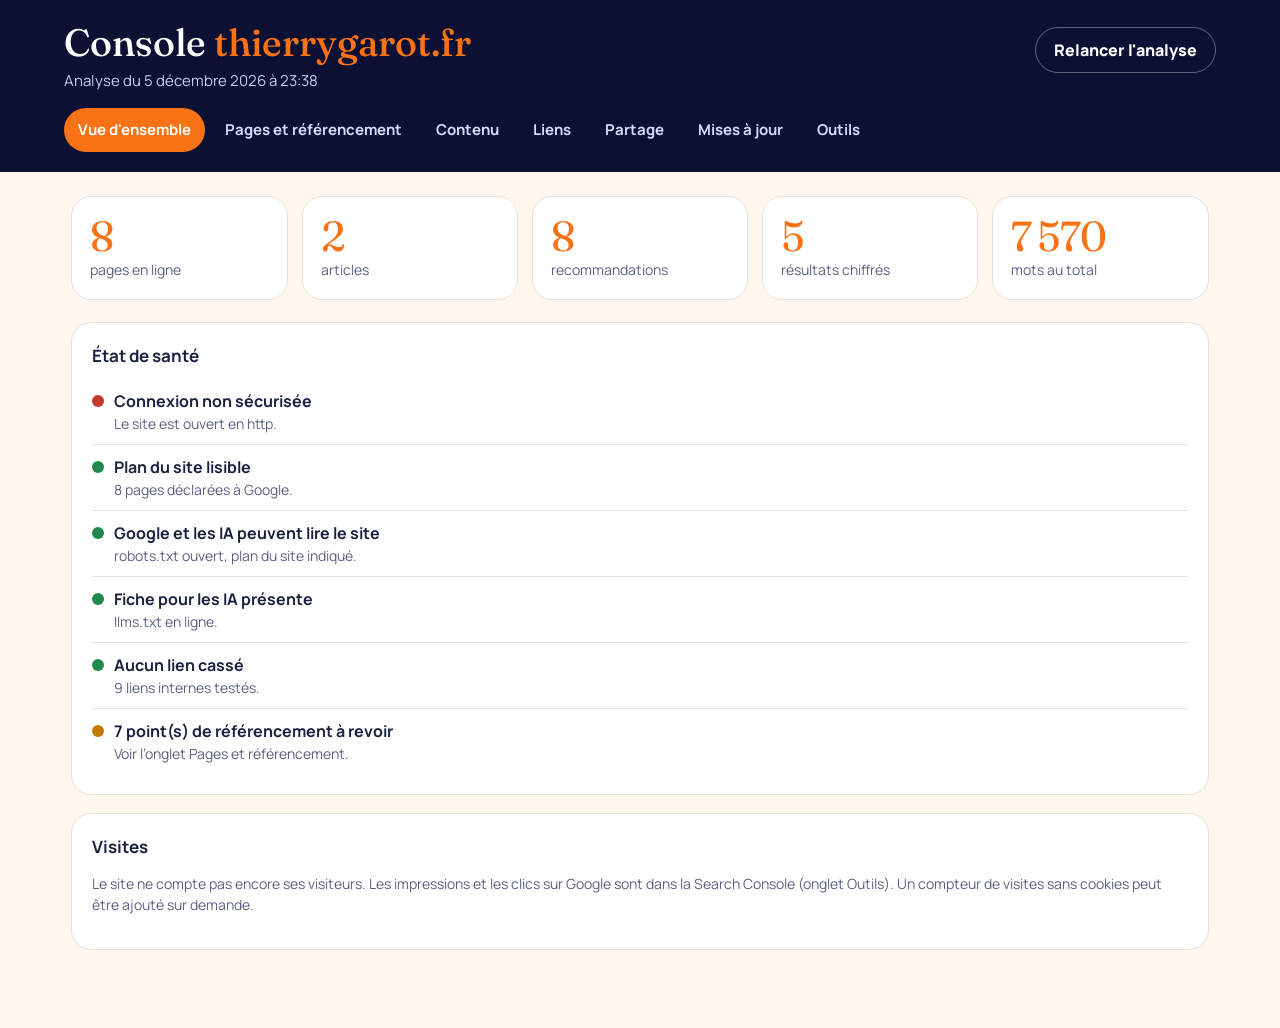
==== admin/index.html @ f4222f31 "Console admin" ====
<!DOCTYPE html>
<html lang="fr">
<head>
<meta charset="utf-8">
<meta name="viewport" content="width=device-width, initial-scale=1">
<meta name="robots" content="noindex, nofollow">
<title>Console · thierrygarot.fr</title>
<link rel="icon" href="/img/icon-192.png">
<link href="https://fonts.googleapis.com/css2?family=Fraunces:opsz,wght@9..144,400..600&family=Manrope:wght@400;600;800&display=swap" rel="stylesheet">
<style>
:root{--navy:#0c1033;--navy2:#151b4d;--orange:#F97316;--cream:#FFF7ED;--ink:#1b2140;--soft:#5b6185;--line:#e7e2da;--ok:#1f8a4c;--warn:#c27a00;--bad:#c0392b}
*{box-sizing:border-box;min-width:0}
body{margin:0;background:var(--cream);color:var(--ink);font:16px/1.5 Manrope,system-ui,sans-serif;overflow-x:clip}
header{background:var(--navy);color:#fff;padding:22px max(5vw,16px) 18px}
header .top{display:flex;flex-wrap:wrap;gap:12px;align-items:baseline;justify-content:space-between}
h1{font:500 clamp(26px,3.4vw,38px)/1.1 Fraunces,Georgia,serif;margin:0}
h1 b{color:var(--orange);font-weight:500}
header p{margin:6px 0 0;color:#c9ccef;font-size:15px}
nav.tabs{display:flex;gap:6px;overflow-x:auto;margin-top:16px;padding-bottom:2px}
nav.tabs a{flex:none;color:#d8dbff;text-decoration:none;font-weight:700;font-size:15px;padding:10px 14px;border-radius:999px;min-height:44px;display:flex;align-items:center}
nav.tabs a.on{background:var(--orange);color:#fff}
main{max-width:1240px;margin:0 auto;padding:24px max(4vw,16px) 60px}
section{display:none}section.on{display:block}
h2{font:500 26px/1.15 Fraunces,Georgia,serif;margin:6px 0 14px}
.kpis{display:grid;grid-template-columns:repeat(auto-fit,minmax(9em,1fr));gap:14px;margin-bottom:22px}
.kpi{background:#fff;border:1px solid var(--line);border-radius:20px;padding:18px}
.kpi strong{display:block;font:400 clamp(30px,3.6vw,42px)/1 Fraunces,Georgia,serif;color:var(--orange)}
.kpi span{color:var(--soft);font-size:14px}
.box{background:#fff;border:1px solid var(--line);border-radius:20px;padding:20px;margin-bottom:18px}
.box h3{margin:0 0 10px;font-size:17px}
.row{display:flex;gap:10px;align-items:flex-start;padding:10px 0;border-top:1px solid var(--line)}
.row:first-of-type{border-top:0}
.dot{flex:none;width:12px;height:12px;border-radius:50%;margin-top:6px;background:var(--soft)}
.dot.ok{background:var(--ok)}.dot.warn{background:var(--warn)}.dot.bad{background:var(--bad)}
.row .t{font-weight:700}.row .d{color:var(--soft);font-size:14px}
table{width:100%;border-collapse:collapse;font-size:14px}
th,td{text-align:left;padding:9px 8px;border-top:1px solid var(--line);vertical-align:top}
th{font-size:13px;color:var(--soft);border-top:0}
td.n{text-align:right;white-space:nowrap}
.pill{display:inline-block;padding:2px 9px;border-radius:999px;font-size:12px;font-weight:800;white-space:nowrap}
.pill.ok{background:#e3f4ea;color:var(--ok)}.pill.warn{background:#fdf0d9;color:var(--warn)}.pill.bad{background:#fbe3e0;color:var(--bad)}
a{color:var(--navy2)}
.links{display:grid;grid-template-columns:repeat(auto-fit,minmax(15em,1fr));gap:12px}
.links a{display:block;background:#fff;border:1px solid var(--line);border-radius:16px;padding:14px 16px;text-decoration:none;color:var(--ink);min-height:44px}
.links a:hover,.links a:focus-visible{border-color:var(--orange)}
.links a b{display:block}.links a span{color:var(--soft);font-size:14px}
.og{max-width:560px;border:1px solid var(--line);border-radius:12px;overflow:hidden;background:#fff}
.og img{display:block;width:100%;aspect-ratio:1200/630;object-fit:cover;background:#eee}
.og div{padding:12px 14px}.og small{color:var(--soft)}.og b{display:block;margin:2px 0}
button{font:inherit;font-weight:800;background:var(--orange);color:#fff;border:0;border-radius:999px;padding:10px 18px;min-height:44px;cursor:pointer}
button.ghost{background:transparent;color:#fff;border:1px solid rgba(255,255,255,.35)}
button:focus-visible,a:focus-visible{outline:3px solid var(--orange);outline-offset:2px}
.muted{color:var(--soft);font-size:14px}
.scroll{overflow-x:auto}
@media(max-width:600px){.stack thead{display:none}.stack tr{display:grid;padding-block:8px;border-top:1px solid var(--line)}.stack td{border:0;padding:3px 0}.stack td.n{text-align:left}}
</style>
</head>
<body>
<header>
  <div class="top">
    <div><h1>Console <b>thierrygarot.fr</b></h1><p id="stamp">Analyse du site en cours…</p></div>
    <button class="ghost" id="reload" type="button">Relancer l'analyse</button>
  </div>
  <nav class="tabs" aria-label="Rubriques">
    <a href="#vue" class="on">Vue d'ensemble</a>
    <a href="#pages">Pages et référencement</a>
    <a href="#contenu">Contenu</a>
    <a href="#liens">Liens</a>
    <a href="#partage">Partage</a>
    <a href="#maj">Mises à jour</a>
    <a href="#outils">Outils</a>
  </nav>
</header>
<main>
<section id="vue" class="on">
  <div class="kpis" id="kpis"></div>
  <div class="box"><h3>État de santé</h3><div id="health"><p class="muted">Vérifications en cours…</p></div></div>
  <div class="box"><h3>Visites</h3><p class="muted">Le site ne compte pas encore ses visiteurs. Les impressions et les clics sur Google sont dans la Search Console (onglet Outils). Un compteur de visites sans cookies peut être ajouté sur demande.</p></div>
</section>

<section id="pages">
  <h2>Pages et référencement</h2>
  <p class="muted">Chaque page du plan du site est relue en direct : titre, description, image de partage, adresse canonique, titre principal et textes alternatifs des images.</p>
  <div class="box scroll"><table class="stack"><thead><tr><th>Page</th><th>Titre</th><th class="n">Description</th><th>Contrôles</th><th class="n">Mots</th></tr></thead><tbody id="ptable"></tbody></table></div>
</section>

<section id="contenu">
  <h2>Contenu de la page d'accueil</h2>
  <div class="kpis" id="ckpis"></div>
  <div class="box"><h3>Sections, dans l'ordre</h3><div id="sections"></div></div>
  <div class="box"><h3>Mes résultats</h3><div id="results"></div></div>
  <div class="box"><h3>Recommandations affichées</h3><div id="recs"></div></div>
</section>

<section id="liens">
  <h2>Liens</h2>
  <div class="box"><h3>Liens internes</h3><p class="muted" id="lsum">Vérification en cours…</p><div id="lint"></div></div>
  <div class="box"><h3>Liens vers l'extérieur</h3><p class="muted">Ces liens ne peuvent pas être testés depuis le site : ils sont listés pour contrôle.</p><div class="scroll"><table><tbody id="lext"></tbody></table></div></div>
</section>

<section id="partage">
  <h2>Aperçu quand le lien est partagé</h2>
  <div class="og" id="og"></div>
  <p class="muted">LinkedIn garde l'ancien aperçu quelques jours. Pour le rafraîchir : <a href="https://www.linkedin.com/post-inspector/inspect/https:%2F%2Fthierrygarot.fr%2F">Post Inspector de LinkedIn</a> · <a href="https://developers.facebook.com/tools/debug/?q=https%3A%2F%2Fthierrygarot.fr%2F">outil de Facebook</a>.</p>
</section>

<section id="maj">
  <h2>Dernières mises à jour</h2>
  <div class="box"><div id="commits"><p class="muted">Chargement…</p></div></div>
</section>

<section id="outils">
  <h2>Outils</h2>
  <div class="links">
    <a href="https://search.google.com/search-console/performance/search-analytics?resource_id=sc-domain%3Athierrygarot.fr"><b>Search Console</b><span>Clics, impressions, requêtes Google</span></a>
    <a href="https://search.google.com/search-console/sitemaps?resource_id=sc-domain%3Athierrygarot.fr"><b>Plan du site sur Google</b><span>État du sitemap</span></a>
    <a href="https://github.com/tgarot559/thierrygarot"><b>Fichiers du site</b><span>GitHub, thierrygarot.fr</span></a>
    <a href="https://github.com/tgarot559/thierrygarot/settings/pages"><b>Hébergement et HTTPS</b><span>Réglages GitHub Pages</span></a>
    <a href="https://admin.gandi.net/domain/"><b>Nom de domaine</b><span>Gandi, thierrygarot.fr</span></a>
    <a href="https://www.linkedin.com/in/thierry-garot/"><b>Profil LinkedIn</b><span>linkedin.com/in/thierry-garot</span></a>
    <a href="https://www.linkedin.com/newsletters/ouvrir-la-porte-7527429431049584640/"><b>Newsletter Ouvrir la porte</b><span>LinkedIn</span></a>
    <a href="https://www.amazon.fr/dp/B0FYFWJ9XP"><b>2037 sur Amazon</b><span>Fiche du roman</span></a>
    <a href="https://pagespeed.web.dev/analysis?url=https%3A%2F%2Fthierrygarot.fr%2F"><b>Vitesse du site</b><span>PageSpeed Insights</span></a>
    <a href="https://www.google.com/search?q=site%3Athierrygarot.fr"><b>Pages indexées</b><span>Recherche site:thierrygarot.fr</span></a>
  </div>
</section>
</main>
<script>
{
const $=s=>document.querySelector(s);
const esc=v=>String(v??'').replace(/[&<>"']/g,c=>({'&':'&amp;','<':'&lt;','>':'&gt;','"':'&quot;',"'":'&#39;'}[c]));
const pill=(c,t)=>`<span class="pill ${c}">${esc(t)}</span>`;
const row=(c,t,d)=>`<div class="row"><span class="dot ${c}"></span><div><div class="t">${esc(t)}</div>${d?`<div class="d">${esc(d)}</div>`:''}</div></div>`;
const kpi=(n,l)=>`<div class="kpi"><strong>${esc(n)}</strong><span>${esc(l)}</span></div>`;
const parse=h=>new DOMParser().parseFromString(h,'text/html');
const meta=(d,sel)=>d.querySelector(sel)?.getAttribute('content')||'';

function tabs(){
  const id=(location.hash||'#vue').slice(1);
  document.querySelectorAll('main section').forEach(s=>s.classList.toggle('on',s.id===id));
  document.querySelectorAll('nav.tabs a').forEach(a=>a.classList.toggle('on',a.getAttribute('href')==='#'+id));
}
addEventListener('hashchange',tabs);tabs();

async function get(u){const r=await fetch(u,{cache:'no-store'});return {ok:r.ok,status:r.status,text:r.ok?await r.text():''}}

async function run(){
  $('#stamp').textContent='Analyse du site en cours…';
  const health=[];
  health.push(location.protocol==='https:'?['ok','Connexion sécurisée (HTTPS) active','Le cadenas s’affiche pour vos visiteurs.']:['bad','Connexion non sécurisée','Le site est ouvert en http.']);
  let urls=[];
  try{
    const sm=await get('/sitemap.xml');
    urls=[...parse(sm.text).querySelectorAll('loc')].map(l=>new URL(l.textContent.trim()).pathname);
    health.push(['ok','Plan du site lisible',urls.length+' pages déclarées à Google.']);
  }catch(e){health.push(['bad','Plan du site illisible',String(e)])}
  const rb=await get('/robots.txt').catch(()=>({ok:false}));
  health.push(rb.ok&&/Sitemap:/i.test(rb.text)&&!/Disallow:\s*\/\s*$/m.test(rb.text)?['ok','Google et les IA peuvent lire le site','robots.txt ouvert, plan du site indiqué.']:['warn','robots.txt à vérifier','']);
  const llm=await get('/llms.txt').catch(()=>({ok:false}));
  health.push(llm.ok?['ok','Fiche pour les IA présente','llms.txt en ligne.']:['warn','Fiche pour les IA absente','llms.txt introuvable.']);

  const pages=[],internal=new Map(),external=new Map();let words=0,issues=0;
  for(const p of urls){
    const r=await get(p).catch(()=>({ok:false,status:0,text:''}));
    const d=parse(r.text);
    const title=d.title||'',desc=meta(d,'meta[name=description]');
    const checks=[];
    const add=(ok,label)=>{checks.push(pill(ok?'ok':'warn',label));if(!ok)issues++};
    if(!r.ok){checks.push(pill('bad','Erreur '+r.status));issues++}
    add(title.length>=20&&title.length<=65,'Titre '+title.length+' car.');
    add(desc.length>=70&&desc.length<=165,'Description');
    add(!!meta(d,'meta[property="og:image"]'),'Image de partage');
    add(!!d.querySelector('link[rel=canonical]'),'Canonique');
    add(d.querySelectorAll('h1').length===1,'1 titre principal');
    const noalt=[...d.querySelectorAll('img')].filter(i=>!i.hasAttribute('alt')).length;
    add(noalt===0,noalt?noalt+' image(s) sans texte alt':'Textes alt');
    const w=(d.body?.innerText||d.body?.textContent||'').split(/\s+/).filter(Boolean).length;words+=w;
    pages.push({p,title,desc,checks,w});
    d.querySelectorAll('a[href]').forEach(a=>{
      const h=a.getAttribute('href');if(!h||h.startsWith('#')||/^(mailto|tel|javascript):/.test(h))return;
      const u=new URL(h,location.origin+p);
      if(u.origin===location.origin){const k=u.pathname;if(!internal.has(k))internal.set(k,new Set());internal.get(k).add(p)}
      else{const k=u.href;if(!external.has(k))external.set(k,new Set());external.get(k).add(p)}
    });
  }
  $('#ptable').innerHTML=pages.map(x=>`<tr><td><a href="${esc(x.p)}">${esc(x.p)}</a></td><td>${esc(x.title)}</td><td class="n">${x.desc.length} car.</td><td>${x.checks.join(' ')}</td><td class="n">${x.w.toLocaleString('fr-FR')}</td></tr>`).join('');

  let broken=[];
  for(const [k,from] of internal){
    const r=await fetch(k,{method:'HEAD',cache:'no-store'}).catch(()=>({ok:false,status:0}));
    if(!r.ok)broken.push([k,[...from]]);
  }
  $('#lsum').textContent=internal.size+' liens internes testés, '+(broken.length?broken.length+' cassé(s).':'aucun cassé.');
  $('#lint').innerHTML=broken.length?broken.map(([k,f])=>row('bad',k,'Présent sur : '+f.join(', '))).join(''):row('ok','Tous les liens internes répondent','');
  $('#lext').innerHTML=[...external].sort().map(([k,f])=>`<tr><td><a href="${esc(k)}">${esc(k.replace(/^https?:\/\//,''))}</a></td><td class="muted">${esc([...f].join(', '))}</td></tr>`).join('');
  health.push(broken.length?['bad',broken.length+' lien(s) interne(s) cassé(s)','Voir l’onglet Liens.']:['ok','Aucun lien cassé',internal.size+' liens internes testés.']);
  health.push(issues?['warn',issues+' point(s) de référencement à revoir','Voir l’onglet Pages et référencement.']:['ok','Référencement des pages complet','Titres, descriptions, images et canoniques en place.']);

  // Accueil
  const home=parse((await get('/')).text);
  const secs=[...home.querySelectorAll('main section, body > section')];
  const res=[...home.querySelectorAll('#resultats .rcard')];
  const recs=[...home.querySelectorAll('#avis figure.rec')];
  const arts=parse((await get('/articles/').catch(()=>({text:''}))).text).querySelectorAll('a[href$=".html"]').length;
  $('#sections').innerHTML=secs.map(s=>{const h=s.querySelector('h2');return row('ok',h?h.textContent.trim():(s.getAttribute('aria-label')||s.className),s.id?'#'+s.id:'')}).join('');
  $('#results').innerHTML=res.length?res.map(c=>row('ok',c.querySelector('strong')?.textContent.trim()+' '+(c.querySelector('b')?.textContent.trim()||''),c.querySelector('.k')?.textContent.trim())).join(''):row('warn','Aucun résultat trouvé','');
  $('#recs').innerHTML=recs.map(r=>row('ok',r.querySelector('figcaption b')?.textContent.trim(),r.querySelector('figcaption span')?.textContent.trim())).join('');
  $('#ckpis').innerHTML=kpi(secs.length,'sections')+kpi(res.length,'résultats chiffrés')+kpi(recs.length,'recommandations')+kpi(arts,'articles publiés');
  $('#kpis').innerHTML=kpi(urls.length,'pages en ligne')+kpi(arts,'articles')+kpi(recs.length,'recommandations')+kpi(res.length,'résultats chiffrés')+kpi(words.toLocaleString('fr-FR'),'mots au total');

  // Partage
  const ogi=meta(home,'meta[property="og:image"]');
  $('#og').innerHTML=`<img alt="Image de partage" src="${esc(ogi?new URL(ogi).pathname+'?t='+Date.now():'')}"><div><small>thierrygarot.fr</small><b>${esc(meta(home,'meta[property="og:title"]'))}</b><small>${esc(meta(home,'meta[property="og:description"]'))}</small></div>`;

  $('#health').innerHTML=health.map(h=>row(...h)).join('');
  $('#stamp').textContent='Analyse du '+new Date().toLocaleString('fr-FR',{dateStyle:'long',timeStyle:'short'});
}

async function commits(){
  try{
    const r=await fetch('https://api.github.com/repos/tgarot559/thierrygarot/commits?per_page=15');
    const list=await r.json();if(!Array.isArray(list))throw 0;
    $('#commits').innerHTML=list.map(c=>row('ok',c.commit.message.split('\n')[0],new Date(c.commit.author.date).toLocaleString('fr-FR',{dateStyle:'medium',timeStyle:'short'}))).join('');
  }catch(e){$('#commits').innerHTML='<p class="muted">Historique indisponible pour le moment. <a href="https://github.com/tgarot559/thierrygarot/commits/main">Voir sur GitHub</a></p>'}
}
$('#reload').addEventListener('click',()=>{run();commits()});
run();commits();
}
</script>
</body>
</html>
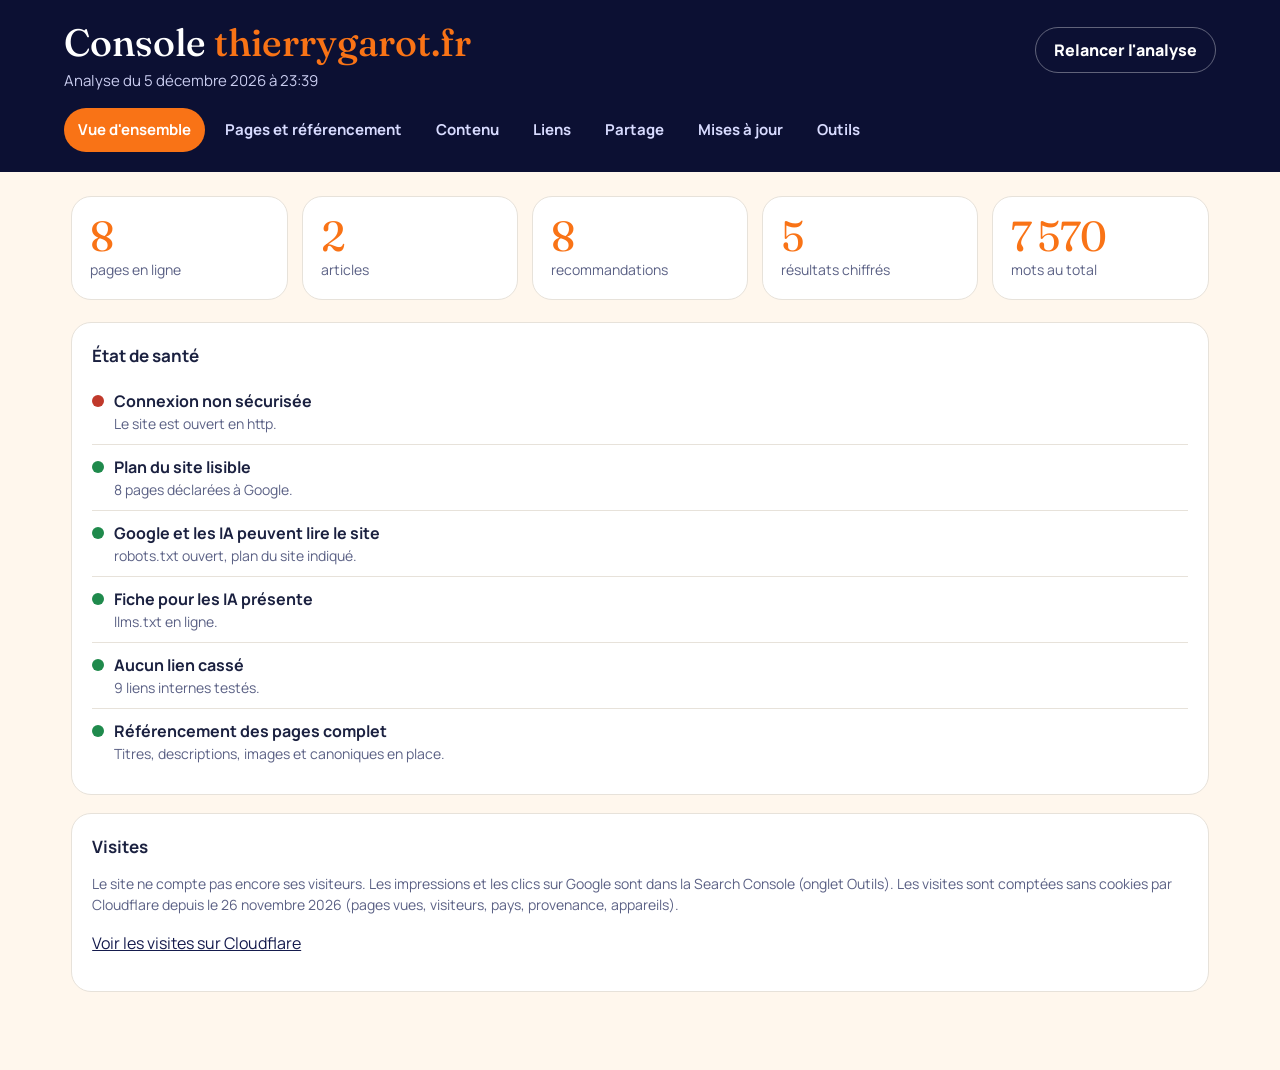
==== commit 875b16bd: "Console : lien vers les visites" ====
--- a/admin/index.html
+++ b/admin/index.html
@@ -75,7 +75,7 @@
 <section id="vue" class="on">
   <div class="kpis" id="kpis"></div>
   <div class="box"><h3>État de santé</h3><div id="health"><p class="muted">Vérifications en cours…</p></div></div>
-  <div class="box"><h3>Visites</h3><p class="muted">Le site ne compte pas encore ses visiteurs. Les impressions et les clics sur Google sont dans la Search Console (onglet Outils). Un compteur de visites sans cookies peut être ajouté sur demande.</p></div>
+  <div class="box"><h3>Visites</h3><p class="muted">Le site ne compte pas encore ses visiteurs. Les impressions et les clics sur Google sont dans la Search Console (onglet Outils). Les visites sont comptées sans cookies par Cloudflare depuis le 26 novembre 2026 (pages vues, visiteurs, pays, provenance, appareils).</p><p><a href="https://dash.cloudflare.com/da578090ff87a63eff4f0f044f74730c/web-analytics/sites">Voir les visites sur Cloudflare</a></p></div>
 </section>
 
 <section id="pages">
@@ -112,6 +112,7 @@
 <section id="outils">
   <h2>Outils</h2>
   <div class="links">
+    <a href="https://dash.cloudflare.com/da578090ff87a63eff4f0f044f74730c/web-analytics/sites"><b>Visites</b><span>Cloudflare, sans cookies</span></a>
     <a href="https://search.google.com/search-console/performance/search-analytics?resource_id=sc-domain%3Athierrygarot.fr"><b>Search Console</b><span>Clics, impressions, requêtes Google</span></a>
     <a href="https://search.google.com/search-console/sitemaps?resource_id=sc-domain%3Athierrygarot.fr"><b>Plan du site sur Google</b><span>État du sitemap</span></a>
     <a href="https://github.com/tgarot559/thierrygarot"><b>Fichiers du site</b><span>GitHub, thierrygarot.fr</span></a>
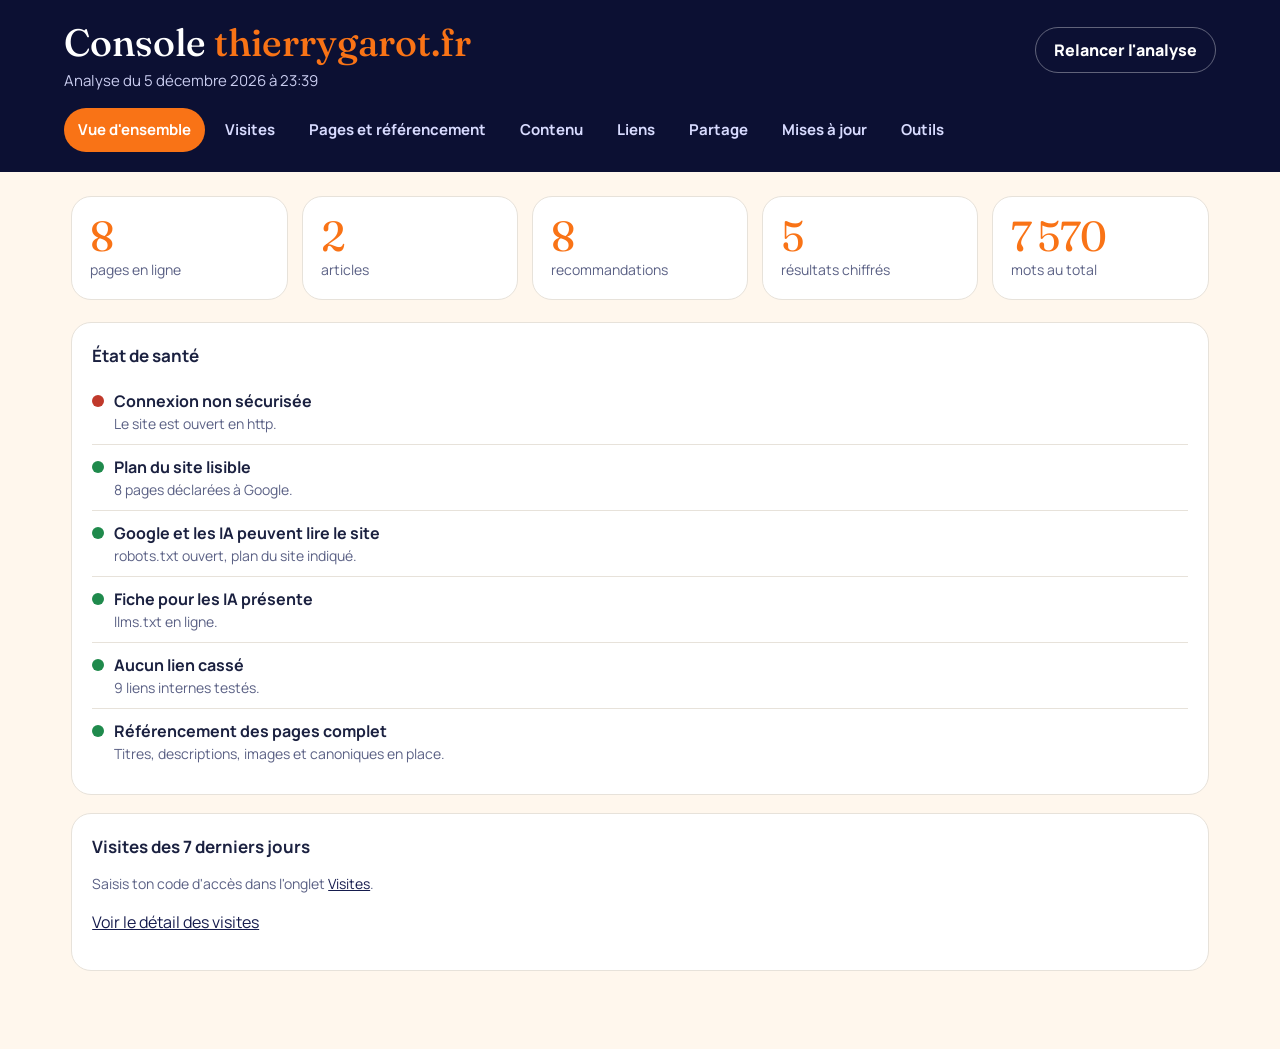
==== commit 6d4f6d4a: "Console : onglet Visites" ====
--- a/admin/index.html
+++ b/admin/index.html
@@ -52,6 +52,23 @@
 button:focus-visible,a:focus-visible{outline:3px solid var(--orange);outline-offset:2px}
 .muted{color:var(--soft);font-size:14px}
 .scroll{overflow-x:auto}
+.vhead{display:flex;flex-wrap:wrap;gap:12px;align-items:center;justify-content:space-between;margin-bottom:12px}
+.per{display:flex;flex-wrap:wrap;gap:6px}
+.per button{background:#fff;color:var(--ink);border:1px solid var(--line);padding:8px 14px}
+.per button.on{background:var(--navy);color:#fff;border-color:var(--navy)}
+.crow{display:flex;gap:10px;flex-wrap:wrap}.crow input{font:inherit;font-size:16px;padding:10px 14px;border:1px solid var(--line);border-radius:12px;min-height:44px;flex:1 1 12em}
+.bars{display:flex;align-items:flex-end;gap:3px;height:180px;padding-top:18px}
+.bars .b{flex:1 1 0;display:flex;flex-direction:column;justify-content:flex-end;align-items:center;height:100%;position:relative}
+.bars .b i{display:block;width:100%;max-width:38px;background:var(--orange);border-radius:6px 6px 0 0;min-height:2px}
+.bars .b em{font-style:normal;font-size:12px;color:var(--soft);position:absolute;top:-16px}
+.bars .b small{font-size:11px;color:var(--soft);margin-top:4px;white-space:nowrap}
+.grid2{display:grid;grid-template-columns:repeat(2,minmax(0,1fr));gap:18px}.grid2 .box{margin:0}
+.grid2+.box{margin-top:18px}
+.hb{display:grid;grid-template-columns:minmax(0,1fr) auto;gap:4px 12px;align-items:center;padding:7px 0;border-top:1px solid var(--line);font-size:15px}
+.hb:first-child{border-top:0}
+.hb .bar{grid-column:1/-1;height:6px;border-radius:3px;background:#f3ece3;overflow:hidden}.hb .bar i{display:block;height:100%;background:var(--orange)}
+.hb b{font-weight:800;font-variant-numeric:tabular-nums}
+@media(max-width:800px){.grid2{grid-template-columns:minmax(0,1fr)}.bars .b small{display:none}}
 @media(max-width:600px){.stack thead{display:none}.stack tr{display:grid;padding-block:8px;border-top:1px solid var(--line)}.stack td{border:0;padding:3px 0}.stack td.n{text-align:left}}
 </style>
 </head>
@@ -63,6 +80,7 @@
   </div>
   <nav class="tabs" aria-label="Rubriques">
     <a href="#vue" class="on">Vue d'ensemble</a>
+    <a href="#visites">Visites</a>
     <a href="#pages">Pages et référencement</a>
     <a href="#contenu">Contenu</a>
     <a href="#liens">Liens</a>
@@ -75,7 +93,28 @@
 <section id="vue" class="on">
   <div class="kpis" id="kpis"></div>
   <div class="box"><h3>État de santé</h3><div id="health"><p class="muted">Vérifications en cours…</p></div></div>
-  <div class="box"><h3>Visites</h3><p class="muted">Le site ne compte pas encore ses visiteurs. Les impressions et les clics sur Google sont dans la Search Console (onglet Outils). Les visites sont comptées sans cookies par Cloudflare depuis le 26 novembre 2026 (pages vues, visiteurs, pays, provenance, appareils).</p><p><a href="https://dash.cloudflare.com/da578090ff87a63eff4f0f044f74730c/web-analytics/sites">Voir les visites sur Cloudflare</a></p></div>
+  <div class="box"><h3>Visites des 7 derniers jours</h3><div id="vsum"><p class="muted">Chargement…</p></div><p><a href="#visites">Voir le détail des visites</a></p></div>
+</section>
+
+<section id="visites">
+  <div class="vhead"><h2>Visites</h2>
+    <div class="per" role="group" aria-label="Période">
+      <button type="button" data-d="1">24 h</button><button type="button" data-d="7">7 jours</button><button type="button" data-d="30" class="on">30 jours</button><button type="button" data-d="90">90 jours</button><button type="button" data-d="365">1 an</button>
+    </div>
+  </div>
+  <form class="box" id="codebox" hidden><h3>Code d'accès</h3><p class="muted">Saisis une seule fois le code d'accès de ta console. Il reste enregistré sur cet appareil.</p><div class="crow"><input id="code" autocomplete="off" aria-label="Code d'accès" placeholder="tg-…"><button type="submit">Valider</button></div><p class="muted" id="codeerr"></p></form>
+  <div id="vbody">
+    <div class="kpis" id="vkpis"></div>
+    <div class="box"><h3>Jour par jour</h3><div class="bars" id="vdays"></div></div>
+    <div class="grid2">
+      <div class="box"><h3>Pages les plus vues</h3><div id="vpages"></div></div>
+      <div class="box"><h3>D'où viennent les visiteurs</h3><div id="vrefs"></div></div>
+      <div class="box"><h3>Pays</h3><div id="vcountries"></div></div>
+      <div class="box"><h3>Appareils</h3><div id="vdevices"></div></div>
+    </div>
+    <div class="box scroll"><h3>Dernières visites</h3><table class="stack"><thead><tr><th>Quand</th><th>Page</th><th>Lieu</th><th>Provenance</th><th>Appareil</th></tr></thead><tbody id="vrecent"></tbody></table></div>
+    <p class="muted">Compteur maison, sans cookies : aucune adresse IP n'est conservée. Un visiteur est compté une fois par jour.</p>
+  </div>
 </section>
 
 <section id="pages">
@@ -224,7 +263,53 @@
     $('#commits').innerHTML=list.map(c=>row('ok',c.commit.message.split('\n')[0],new Date(c.commit.author.date).toLocaleString('fr-FR',{dateStyle:'medium',timeStyle:'short'}))).join('');
   }catch(e){$('#commits').innerHTML='<p class="muted">Historique indisponible pour le moment. <a href="https://github.com/tgarot559/thierrygarot/commits/main">Voir sur GitHub</a></p>'}
 }
-$('#reload').addEventListener('click',()=>{run();commits()});
+$('#reload').addEventListener('click',()=>{run();commits();visits()});
+const API='https://thierrygarot-stats.thierry-garot-17.workers.dev';
+const NAMES={'/':'Accueil','/en/':'Accueil (anglais)','/presse/':'Presse','/en/press/':'Presse (anglais)','/articles/':'Articles','/livre/':'Livre','/livre/chapitres/':'Chapitres du livre','/articles/interface-garantie-avant-credit.html':'Article : Interface','/articles/adoption-talents.html':'Article : adoption et talents'};
+const pname=p=>NAMES[p]||p;
+const region=(()=>{try{return new Intl.DisplayNames(['fr'],{type:'region'})}catch(e){return null}})();
+const cname=c=>c?(region?.of(c)||c):'Inconnu';
+const fmt=n=>Number(n||0).toLocaleString('fr-FR');
+let code='';try{code=localStorage.getItem('tgk')||''}catch(e){}
+const qk=new URLSearchParams(location.search).get('k');if(qk){code=qk;try{localStorage.setItem('tgk',qk)}catch(e){};history.replaceState(null,'',location.pathname+location.hash)}
+let days=30;
+const hbars=(rows,label,val='views')=>{if(!rows.length)return '<p class="muted">Pas encore de données.</p>';const m=Math.max(...rows.map(r=>r[val]));return rows.map(r=>`<div class="hb"><span>${esc(label(r))}</span><b>${fmt(r[val])}</b><div class="bar"><i style="width:${Math.max(2,Math.round(r[val]/m*100))}%"></i></div></div>`).join('')};
+async function stats(d){const r=await fetch(`${API}/stats?days=${d}&k=${encodeURIComponent(code)}`,{cache:'no-store'});if(r.status===401)throw new Error('code');return r.json()}
+function fillDays(data,d){
+  const map=Object.fromEntries(data.byDay.map(x=>[x.day,x]));const n=Math.min(d,d>90?0:d);
+  let rows=[];
+  if(d<=90){for(let i=d-1;i>=0;i--){const k=new Date(Date.now()-i*864e5).toISOString().slice(0,10);rows.push({day:k,views:map[k]?.views||0})}}
+  else{const m={};data.byDay.forEach(x=>{const k=x.day.slice(0,7);m[k]=(m[k]||0)+x.views});rows=Object.entries(m).map(([day,views])=>({day,views}))}
+  if(!rows.length){$('#vdays').innerHTML='<p class="muted">Pas encore de données.</p>';return}
+  const max=Math.max(1,...rows.map(r=>r.views));
+  const lab=k=>k.length===7?new Date(k+'-01').toLocaleDateString('fr-FR',{month:'short'}):new Date(k).toLocaleDateString('fr-FR',{day:'numeric',month:'short'});
+  const every=rows.length>14?Math.ceil(rows.length/10):1;
+  $('#vdays').innerHTML=rows.map((r,i)=>`<div class="b" title="${esc(lab(r.day))} : ${fmt(r.views)} pages vues">${r.views?`<em>${fmt(r.views)}</em>`:''}<i style="height:${Math.round(r.views/max*100)}%"></i><small>${i%every===0?esc(lab(r.day)):'&nbsp;'}</small></div>`).join('');
+}
+async function visits(){
+  if(!code){$('#codebox').hidden=false;$('#vbody').hidden=true;$('#vsum').innerHTML='<p class="muted">Saisis ton code d\'accès dans l\'onglet <a href="#visites">Visites</a>.</p>';return}
+  $('#codebox').hidden=true;$('#vbody').hidden=false;
+  try{
+    const [data,week]=await Promise.all([stats(days),stats(7)]);
+    const t=data.total;
+    $('#vkpis').innerHTML=kpi(fmt(t.views),'pages vues')+kpi(fmt(t.visitors),'visiteurs')+kpi(t.visitors?(t.views/t.visitors).toLocaleString('fr-FR',{maximumFractionDigits:1}):'0','pages par visiteur')+kpi(data.pages[0]?pname(data.pages[0].path):'—','page la plus vue');
+    fillDays(data,days);
+    $('#vpages').innerHTML=hbars(data.pages,r=>pname(r.path));
+    $('#vrefs').innerHTML=hbars(data.refs,r=>r.ref||'Accès direct ou non précisé');
+    $('#vcountries').innerHTML=hbars(data.countries,r=>cname(r.country));
+    $('#vdevices').innerHTML=hbars(data.devices,r=>r.device);
+    $('#vrecent').innerHTML=data.recent.length?data.recent.map(r=>`<tr><td>${esc(new Date(r.ts).toLocaleString('fr-FR',{dateStyle:'short',timeStyle:'short'}))}</td><td>${esc(pname(r.path))}</td><td>${esc([r.city,cname(r.country)].filter(Boolean).join(', '))}</td><td>${esc(r.ref||'Direct')}</td><td>${esc(r.device)}</td></tr>`).join(''):'<tr><td colspan="5" class="muted">Pas encore de visite enregistrée.</td></tr>';
+    const w=week.total;
+    $('#vsum').innerHTML=`<div class="kpis" style="margin:0">${kpi(fmt(w.views),'pages vues')}${kpi(fmt(w.visitors),'visiteurs')}${kpi(week.pages[0]?pname(week.pages[0].path):'—','page la plus vue')}</div>`;
+  }catch(e){
+    if(e.message==='code'){try{localStorage.removeItem('tgk')}catch(_){};code='';$('#codeerr').textContent='Code incorrect.';visits();return}
+    console.error(e);$('#vkpis').innerHTML='';$('#vsum').innerHTML='<p class="muted">Statistiques indisponibles pour le moment.</p>';
+  }
+}
+$('#codebox').addEventListener('submit',e=>{e.preventDefault();code=$('#code').value.trim();try{localStorage.setItem('tgk',code)}catch(_){};$('#codeerr').textContent='';visits()});
+document.querySelectorAll('.per button').forEach(b=>b.addEventListener('click',()=>{days=+b.dataset.d;document.querySelectorAll('.per button').forEach(x=>x.classList.toggle('on',x===b));visits()}));
+visits();
+
 run();commits();
 }
 </script>
